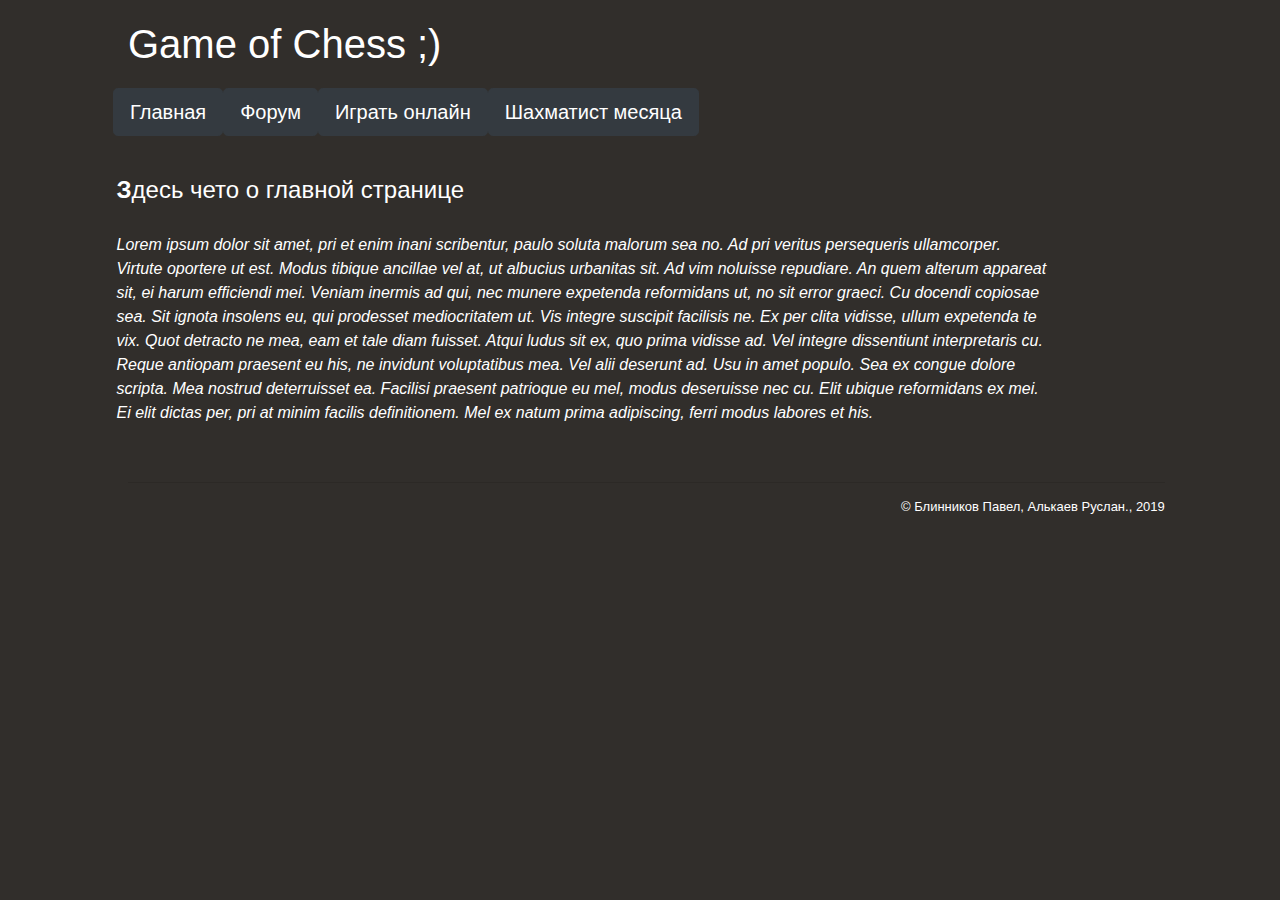
==== index.html @ 30ea00d1 "first_commit" ====
<html>
<head>
	<title>Game of Chess</title>
	<meta http-equiv="Content-Type" content="text/html; charset=UTF-8">
	<link rel="stylesheet" href="bootstrap.min.css">
	<link rel="stylesheet" href="style.css">
</head>
<body>
	<script src="bootstrap.min.js"></script>
	<h1>Game of Chess ;) </h1>
	<div class="navigation">
		<div class="row">
			<div class="col-sm-0">
				<a href="#"><button type="button" class="btn btn-dark btn-lg">Главная</button></a>
			</div>
			<div class="col-sm-0">
				<button type="button" class="btn btn-dark btn-lg">Форум</button>
			</div>
			<div class="col-sm-0">
				<button type="button" class="btn btn-dark btn-lg">Играть онлайн</button>
			</div>
			<div class="col-sm-0">
				<button type="button" class="btn btn-dark btn-lg">Шахматист месяца</button>
			</div>
		</div>	
	</div>
	<div class="content">
		<h4><b>З</b>десь чето о главной странице</h4>
		<p><i>
		Lorem ipsum dolor sit amet, pri et enim inani scribentur, paulo soluta malorum sea no. Ad pri veritus persequeris ullamcorper. Virtute oportere ut est. Modus tibique ancillae vel at, ut albucius urbanitas sit. Ad vim noluisse repudiare.
		An quem alterum appareat sit, ei harum efficiendi mei. Veniam inermis ad qui, nec munere expetenda reformidans ut, no sit error graeci. Cu docendi copiosae sea. Sit ignota insolens eu, qui prodesset mediocritatem ut. Vis integre suscipit facilisis ne.

		Ex per clita vidisse, ullum expetenda te vix. Quot detracto ne mea, eam et tale diam fuisset. Atqui ludus sit ex, quo prima vidisse ad. Vel integre dissentiunt interpretaris cu.

		Reque antiopam praesent eu his, ne invidunt voluptatibus mea. Vel alii deserunt ad. Usu in amet populo. Sea ex congue dolore scripta. Mea nostrud deterruisset ea.

		Facilisi praesent patrioque eu mel, modus deseruisse nec cu. Elit ubique reformidans ex mei. Ei elit dictas per, pri at minim facilis definitionem. Mel ex natum prima adipiscing, ferri modus labores et his.
		</i></p>
	</div>
	<div class="footer">
		<hr />
		<p align='right'>© Блинников Павел, Алькаев Руслан., 2019</p>
	</div>
</body>
</html>
---- style.css ----
h1 {
	font: Helvetica, Arial;
}

body {
	background-color: #312e2b;
	margin-left:10%;
	margin-top: 20px;
	color:white;
}
.navigation {
	margin-top: 20px;
	margin-right: 10%;
}

.content {
	margin-top: 40px;
	margin-left: -1%;
	margin-right:20%;
}

h4 {
	margin-bottom: 3%;
}

.footer {
	margin-top: 5%;
	margin-right: 10%;
	font:normal 13px Arial !important;
}
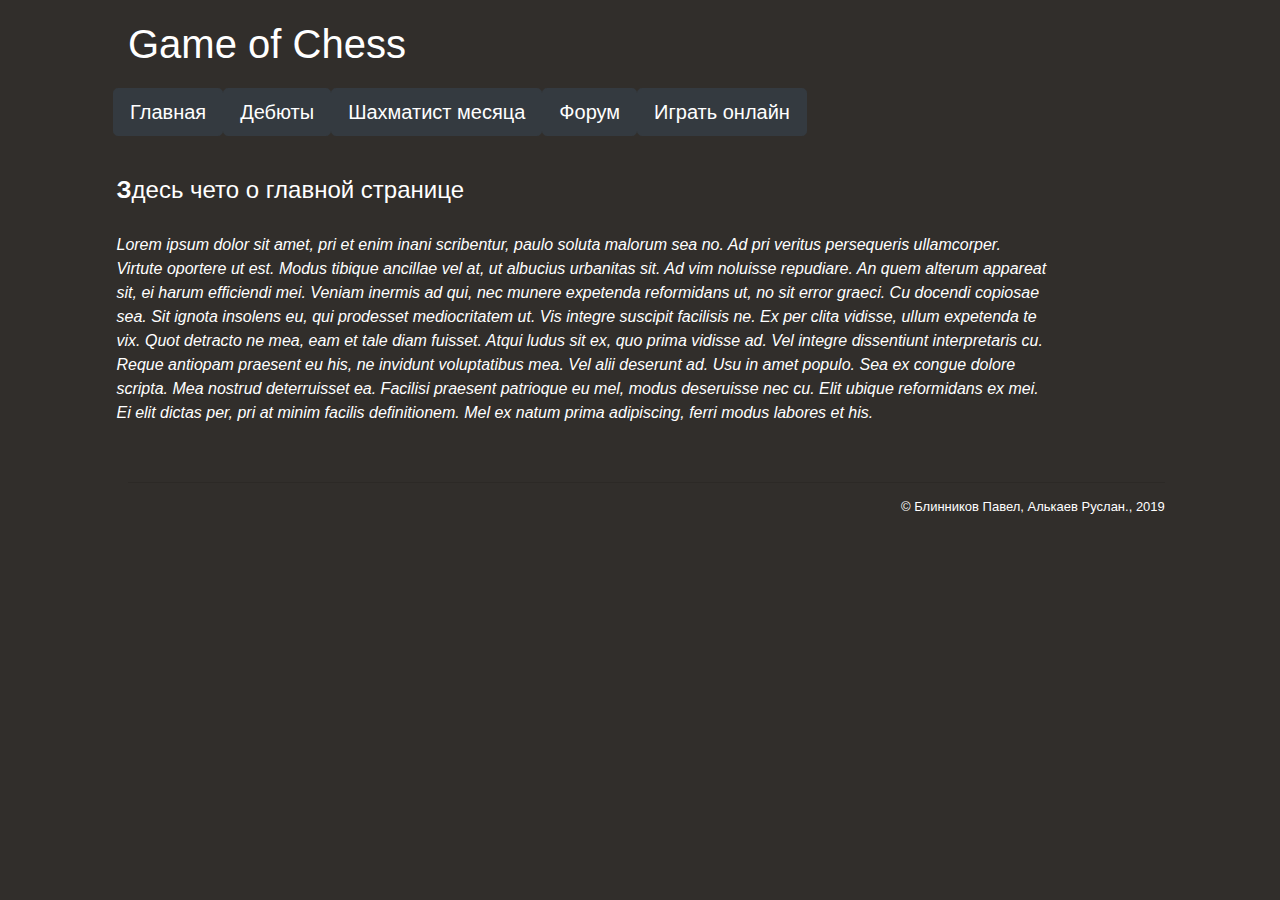
==== commit 1d1eb3ef: "third" ====
--- a/index.html
+++ b/index.html
@@ -7,20 +7,25 @@
 </head>
 <body>
 	<script src="bootstrap.min.js"></script>
-	<h1>Game of Chess ;) </h1>
+	<h1>Game of Chess  </h1>
 	<div class="navigation">
 		<div class="row">
 			<div class="col-sm-0">
 				<a href="#"><button type="button" class="btn btn-dark btn-lg">Главная</button></a>
 			</div>
 			<div class="col-sm-0">
+				<a href="koviryaem v nosy.html"><button type="button" class="btn btn-dark btn-lg">Дебюты</button></a>
+			</div>
+			<div class="col-sm-0">
+				<a href="chilim.html"><button type="button" class="btn btn-dark btn-lg">Шахматист месяца</button></a>
+			</div>
+			<div class="col-sm-0">
 				<button type="button" class="btn btn-dark btn-lg">Форум</button>
 			</div>
 			<div class="col-sm-0">
-				<button type="button" class="btn btn-dark btn-lg">Играть онлайн</button>
-			</div>
-			<div class="col-sm-0">
-				<button type="button" class="btn btn-dark btn-lg">Шахматист месяца</button>
+			
+		
+				<button type="button" class="btn btn-dark btn-lg">Играть онлайн</button> 
 			</div>
 		</div>	
 	</div>
--- a/style.css
+++ b/style.css
@@ -19,6 +19,19 @@
 	margin-right:20%;
 }
 
+.content1 {
+	margin-top: 40px;
+	margin-left: -1%;
+	margin-right: 5%;
+}
+
+.content2 {
+	margin-top: 40px;
+	margin-left: -1%;
+	margin-right: 4%
+}
+
+
 h4 {
 	margin-bottom: 3%;
 }
@@ -27,4 +40,21 @@
 	margin-top: 5%;
 	margin-right: 10%;
 	font:normal 13px Arial !important;
+}
+
+img {
+	margin-right:1%;
+	margin-bottom: 1%;
+}
+
+.navigation2 .list-group-item {
+	background-color: #312e2b;
+}
+
+.navigation2 {
+	margin-right: 30%
+}
+.navigation2 .btn{
+	background-color:#bfbfbf;
+	color: black;
 }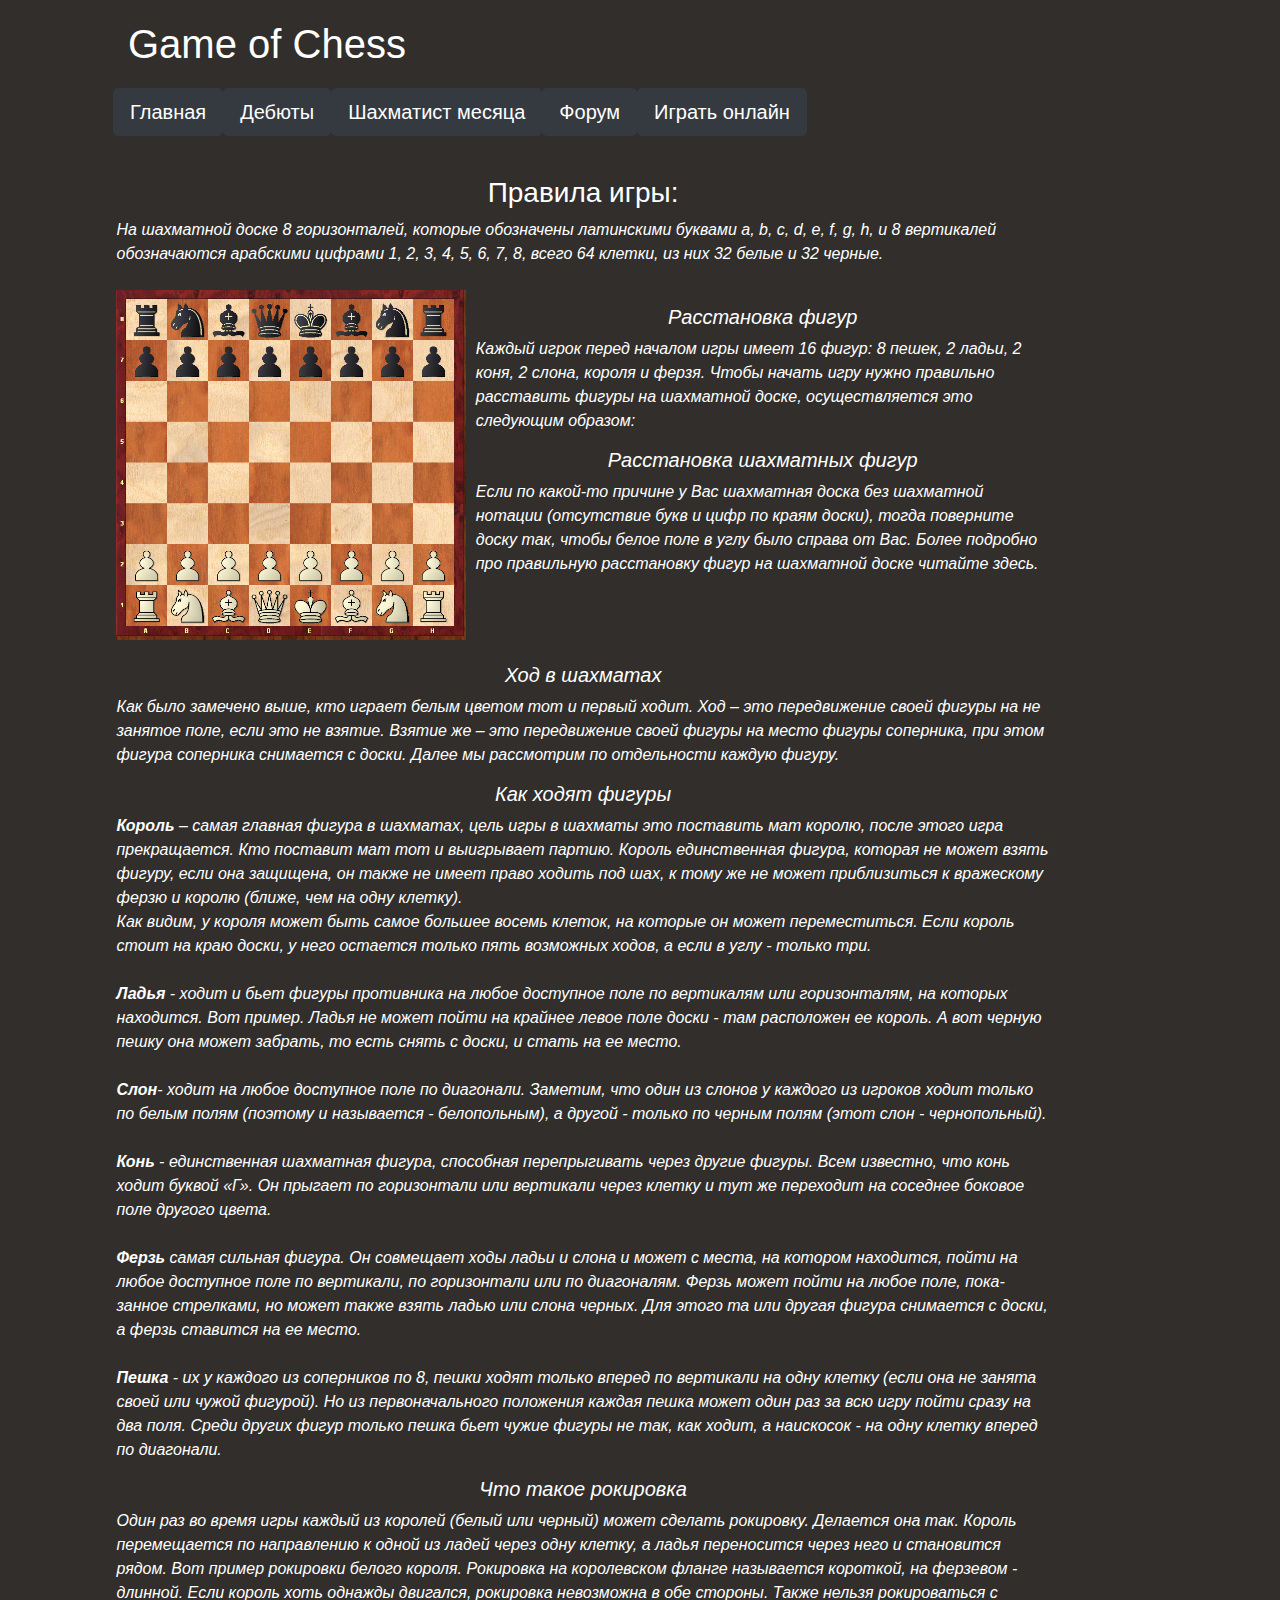
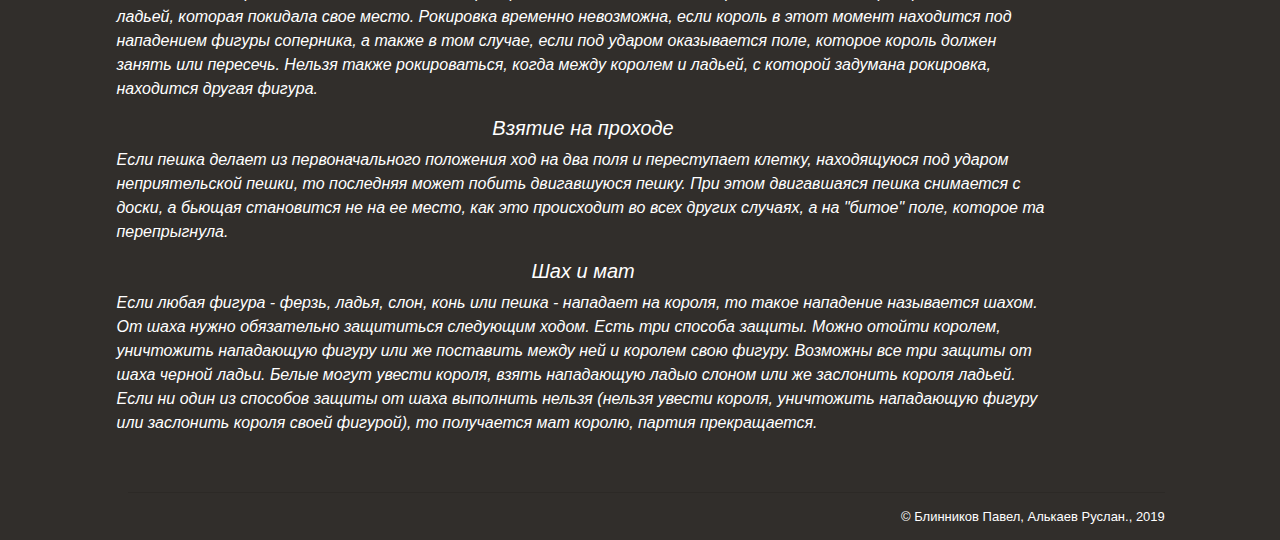
==== commit 81be8452: "heh" ====
--- a/index.html
+++ b/index.html
@@ -11,38 +11,66 @@
 	<div class="navigation">
 		<div class="row">
 			<div class="col-sm-0">
-				<a href="#"><button type="button" class="btn btn-dark btn-lg">Главная</button></a>
+				<a href="#"><button type="button" class="btn btn-dark btn-lg opa">Главная</button></a>
 			</div>
 			<div class="col-sm-0">
-				<a href="koviryaem v nosy.html"><button type="button" class="btn btn-dark btn-lg">Дебюты</button></a>
+				<a href="koviryaem v nosy.html"><button type="button" class="btn btn-dark btn-lg opa">Дебюты</button></a>
 			</div>
 			<div class="col-sm-0">
-				<a href="chilim.html"><button type="button" class="btn btn-dark btn-lg">Шахматист месяца</button></a>
+				<a href="chilim.html"><button type="button" class="btn btn-dark btn-lg opa">Шахматист месяца</button></a>
 			</div>
 			<div class="col-sm-0">
-				<button type="button" class="btn btn-dark btn-lg">Форум</button>
+				<a href="http://kasparovchess.crestbook.com/"><button type="button" class="btn btn-dark btn-lg opa">Форум</button></a>
 			</div>
 			<div class="col-sm-0">
-			
-		
-				<button type="button" class="btn btn-dark btn-lg">Играть онлайн</button> 
+				<a href="https://chess.com"><button type="button" class="btn btn-dark btn-lg opa">Играть онлайн</button></a>
 			</div>
 		</div>	
 	</div>
-	<div class="content">
-		<h4><b>З</b>десь чето о главной странице</h4>
-		<p><i>
-		Lorem ipsum dolor sit amet, pri et enim inani scribentur, paulo soluta malorum sea no. Ad pri veritus persequeris ullamcorper. Virtute oportere ut est. Modus tibique ancillae vel at, ut albucius urbanitas sit. Ad vim noluisse repudiare.
-		An quem alterum appareat sit, ei harum efficiendi mei. Veniam inermis ad qui, nec munere expetenda reformidans ut, no sit error graeci. Cu docendi copiosae sea. Sit ignota insolens eu, qui prodesset mediocritatem ut. Vis integre suscipit facilisis ne.
-
-		Ex per clita vidisse, ullum expetenda te vix. Quot detracto ne mea, eam et tale diam fuisset. Atqui ludus sit ex, quo prima vidisse ad. Vel integre dissentiunt interpretaris cu.
-
-		Reque antiopam praesent eu his, ne invidunt voluptatibus mea. Vel alii deserunt ad. Usu in amet populo. Sea ex congue dolore scripta. Mea nostrud deterruisset ea.
-
-		Facilisi praesent patrioque eu mel, modus deseruisse nec cu. Elit ubique reformidans ex mei. Ei elit dictas per, pri at minim facilis definitionem. Mel ex natum prima adipiscing, ferri modus labores et his.
+	<div class="content opa">
+		<p>
+		<center><strong><h3>Правила игры:</h3></strong></center><i>
+На шахматной доске 8 горизонталей, которые обозначены латинскими буквами a, b, c, d, e, f, g, h, и 8 вертикалей обозначаются арабскими цифрами 1, 2, 3, 4, 5, 6, 7, 8, всего 64 клетки, из них 32 белые и 32 черные.<br /><br />
+<img src="img/ras.png" align="left" width="350" height="350" />
+<center><h5>Расстановка фигур</h5></center>
+Каждый игрок перед началом игры имеет 16 фигур: 8 пешек, 2 ладьи, 2 коня, 2 слона, короля и ферзя. Чтобы начать игру нужно правильно расставить фигуры на шахматной доске, осуществляется это следующим образом:
+<center><h5>Расстановка шахматных фигур</h5></center>
+Если по какой-то причине у Вас шахматная доска без шахматной нотации (отсутствие букв и цифр по краям доски), тогда поверните доску так, чтобы белое поле в углу было справа от Вас. Более подробно про правильную расстановку фигур на шахматной доске читайте здесь.
+<br /><br /><br /><br />
+<center><h5>Ход в шахматах</h5></center>
+Как было замечено выше, кто играет белым цветом тот и первый ходит. Ход – это передвижение своей фигуры на не занятое поле, если это не взятие. Взятие же – это передвижение своей фигуры на место фигуры соперника, при этом фигура соперника снимается с доски. Далее мы рассмотрим по отдельности каждую фигуру.
+<center><h5>Как ходят фигуры</h5></center>
+<b>Король</b> – самая главная фигура в шахматах, цель игры в шахматы это поставить мат королю, после этого игра прекращается. Кто поставит мат тот и выигрывает партию. Король единственная фигура, которая не может взять фигуру, если она защищена, он также не имеет право ходить под шах, к тому же не может приблизиться к вражескому ферзю и королю (ближе, чем на одну клетку).<br />
+Как видим, у короля может быть самое большее восемь клеток, на которые он мо­жет переместиться. Если король стоит на краю доски, у него остается только пять воз­можных ходов, а если в углу - только три.
+<br/><br/>
+<b>Ладья</b> - ходит и бьет фигуры противника на лю­бое доступное поле по вертикалям или горизонталям, на которых находится.
+Вот пример. Ладья не может пойти на крайнее левое поле доски - там расположен ее король. А вот черную пешку она может забрать, то есть снять с доски, и стать на ее место.
+<br/><br/>
+<b>Слон</b>- ходит на любое доступное поле по диаго­нали.
+Заметим, что один из слонов у каждого из игроков ходит только по белым полям (поэ­тому и называется - белопольным), а дру­гой - только по черным полям (этот слон - чернопольный).
+<br/> <br/>
+ <b>Конь</b> - единственная шахматная фигура, способная перепрыгивать через другие фи­гуры.
+ Всем известно, что конь ходит буквой «Г». Он прыгает по горизонтали или вертикали через клетку и тут же переходит на соседнее боковое поле другого цвета.
+<br/> <br/>
+<b>Ферзь</b> самая сильная фигура. Он совмещает хо­ды ладьи и слона и может с места, на кото­ром находится, пойти на любое доступное поле по вертикали, по горизонтали или по диагоналям.
+Ферзь может пойти на любое поле, пока­занное стрелками, но может также взять ладью или слона черных. Для этого та или дру­гая фигура снимается с доски, а ферзь ста­вится на ее место.
+<br/> <br/>
+<b>Пешка</b> - их у каждого из соперников по 8, пешки ходят только вперед по вертикали на одну клетку (если она не занята своей или чужой фигурой). Но из первоначального положе­ния каждая пешка может один раз за всю иг­ру пойти сразу на два поля. Среди других фигур только пешка бьет чужие фигуры не так, как ходит, а наискосок - на одну клетку вперед по диагонали.
+<center><h5>Что такое рокировка</h5></center>
+Один раз во время игры каждый из коро­лей (белый или черный) может сделать ро­кировку. Делается она так. Король переме­щается по направлению к одной из ладей через одну клетку, а ладья переносится че­рез него и становится рядом.
+Вот пример рокировки белого короля.
+Рокировка на королевском фланге назы­вается короткой, на ферзевом - длинной.
+Если король хоть однажды двигался, ро­кировка невозможна в обе стороны. Также нельзя рокироваться с ладьей, которая по­кидала свое место. Рокировка временно не­возможна, если король в этот момент нахо­дится под нападением фигуры соперника, а также в том случае, если под ударом оказы­вается поле, которое король должен занять или пересечь.
+Нельзя также рокироваться, когда между королем и ладьей, с которой задумана роки­ровка, находится другая фигура.
+<center><h5>Взятие на проходе</h5></center>
+Если пешка делает из первоначального по­ложения ход на два поля и переступает клет­ку, находящуюся под ударом неприятельской пешки, то последняя может побить двигав­шуюся пешку. При этом двигавшаяся пешка снимается с доски, а бьющая становится не на ее место, как это происходит во всех дру­гих случаях, а на "битое" поле, которое та пе­репрыгнула.
+<center><h5>Шах и мат</h5></center>
+Если любая фигура - ферзь, ладья, слон, конь или пешка - нападает на короля, то та­кое нападение называется шахом. От шаха нужно обязательно защититься следующим ходом. Есть три способа защиты. Можно отойти королем, уничтожить нападающую фигуру или же поставить между ней и коро­лем свою фигуру.
+Возможны все три защиты от шаха чер­ной ладьи. Белые могут увести короля, взять нападающую ладыо слоном или же засло­нить короля ладьей.
+Если ни один из способов защиты от ша­ха выполнить нельзя (нельзя увести короля, уничтожить нападающую фигуру или за­слонить короля своей фигурой), то полу­чается мат королю, партия прекращается.
 		</i></p>
 	</div>
-	<div class="footer">
+	<div class="footer opa">
 		<hr />
 		<p align='right'>© Блинников Павел, Алькаев Руслан., 2019</p>
 	</div>
--- a/style.css
+++ b/style.css
@@ -10,25 +10,29 @@
 }
 .navigation {
 	margin-top: 20px;
-	margin-right: 10%;
+	margin-right: 40px;
 }
 
 .content {
 	margin-top: 40px;
 	margin-left: -1%;
 	margin-right:20%;
+	animation: fade 2s;
+    opacity:2;
 }
 
 .content1 {
 	margin-top: 40px;
 	margin-left: -1%;
 	margin-right: 5%;
+	animation: fade 2s;
+    opacity:2;
 }
 
 .content2 {
 	margin-top: 40px;
-	margin-left: -1%;
-	margin-right: 4%
+	margin-left: -4%;
+	/*margin-right: 40%*/
 }
 
 
@@ -51,10 +55,44 @@
 	background-color: #312e2b;
 }
 
+.nav {
+	margin-top: 50px;
+}
+
 .navigation2 {
-	margin-right: 30%
+	margin-left: 15%;
+	margin-right: 20%;
 }
 .navigation2 .btn{
 	background-color:#bfbfbf;
 	color: black;
+}
+
+.opa{
+	animation: fade 2s;
+    opacity:2;
+}
+.openings {
+	margin-left: 10px;
+}
+@keyframes fade {
+  0%,100% { opacity: 0 }
+  50% { opacity: 1 }
+  100% { opacity: 2 }
+}
+
+.i1 {
+	display:inline-block;
+}
+
+.i2 {
+	display:none;
+}
+
+.i3 {
+	display:none;
+}
+
+h5 {
+	margin-top: 15px;
 }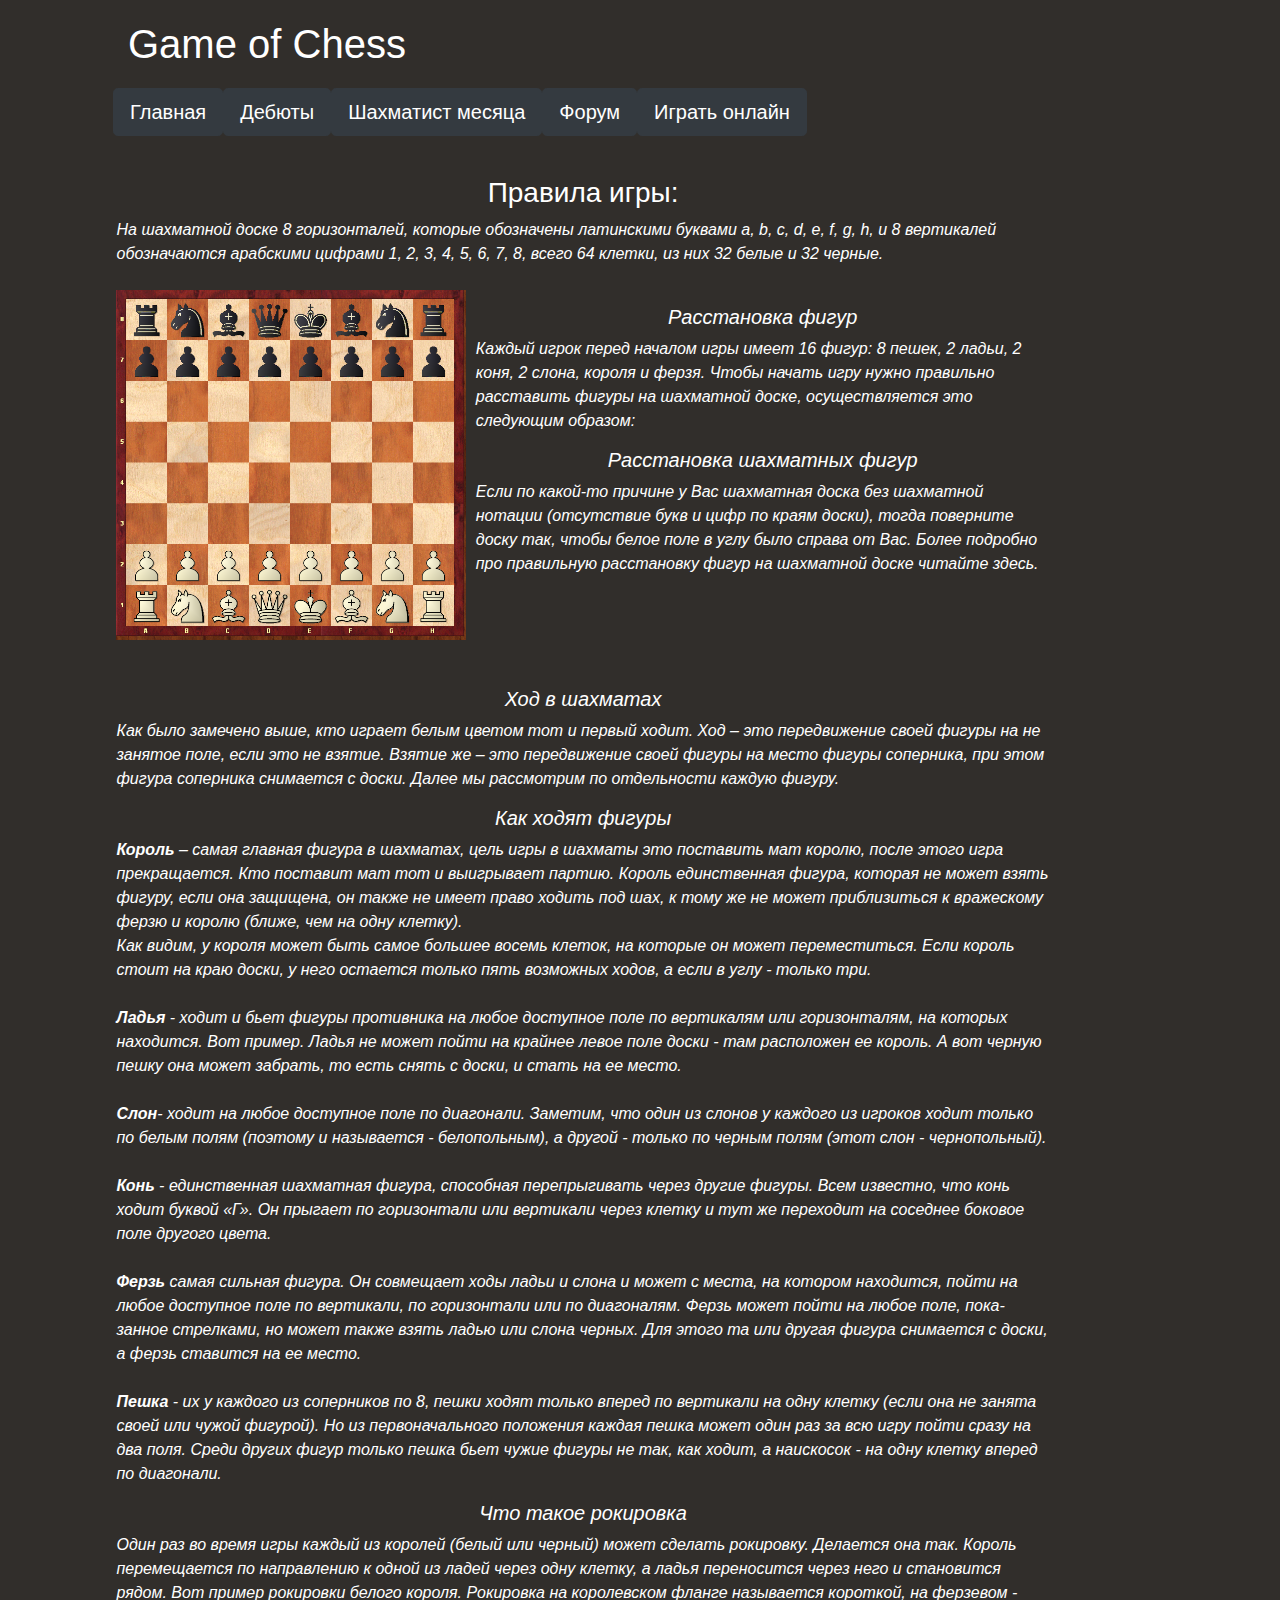
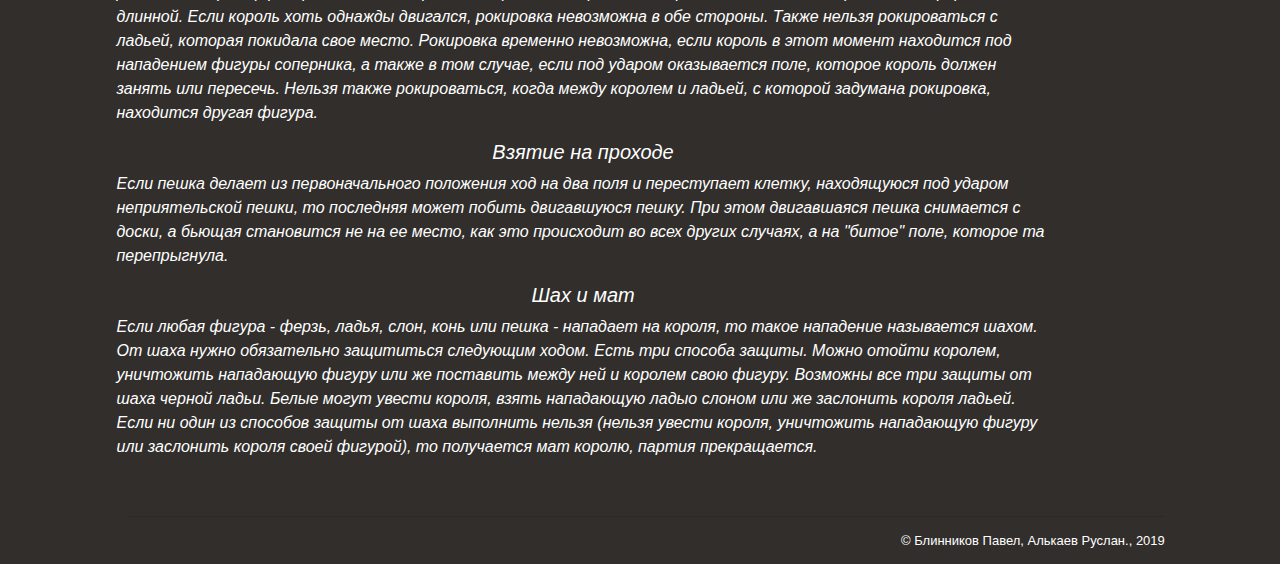
==== commit c5734a86: "Update index.html" ====
--- a/index.html
+++ b/index.html
@@ -36,7 +36,7 @@
 Каждый игрок перед началом игры имеет 16 фигур: 8 пешек, 2 ладьи, 2 коня, 2 слона, короля и ферзя. Чтобы начать игру нужно правильно расставить фигуры на шахматной доске, осуществляется это следующим образом:
 <center><h5>Расстановка шахматных фигур</h5></center>
 Если по какой-то причине у Вас шахматная доска без шахматной нотации (отсутствие букв и цифр по краям доски), тогда поверните доску так, чтобы белое поле в углу было справа от Вас. Более подробно про правильную расстановку фигур на шахматной доске читайте здесь.
-<br /><br /><br /><br />
+<br /><br /><br /><br /><br/>
 <center><h5>Ход в шахматах</h5></center>
 Как было замечено выше, кто играет белым цветом тот и первый ходит. Ход – это передвижение своей фигуры на не занятое поле, если это не взятие. Взятие же – это передвижение своей фигуры на место фигуры соперника, при этом фигура соперника снимается с доски. Далее мы рассмотрим по отдельности каждую фигуру.
 <center><h5>Как ходят фигуры</h5></center>
